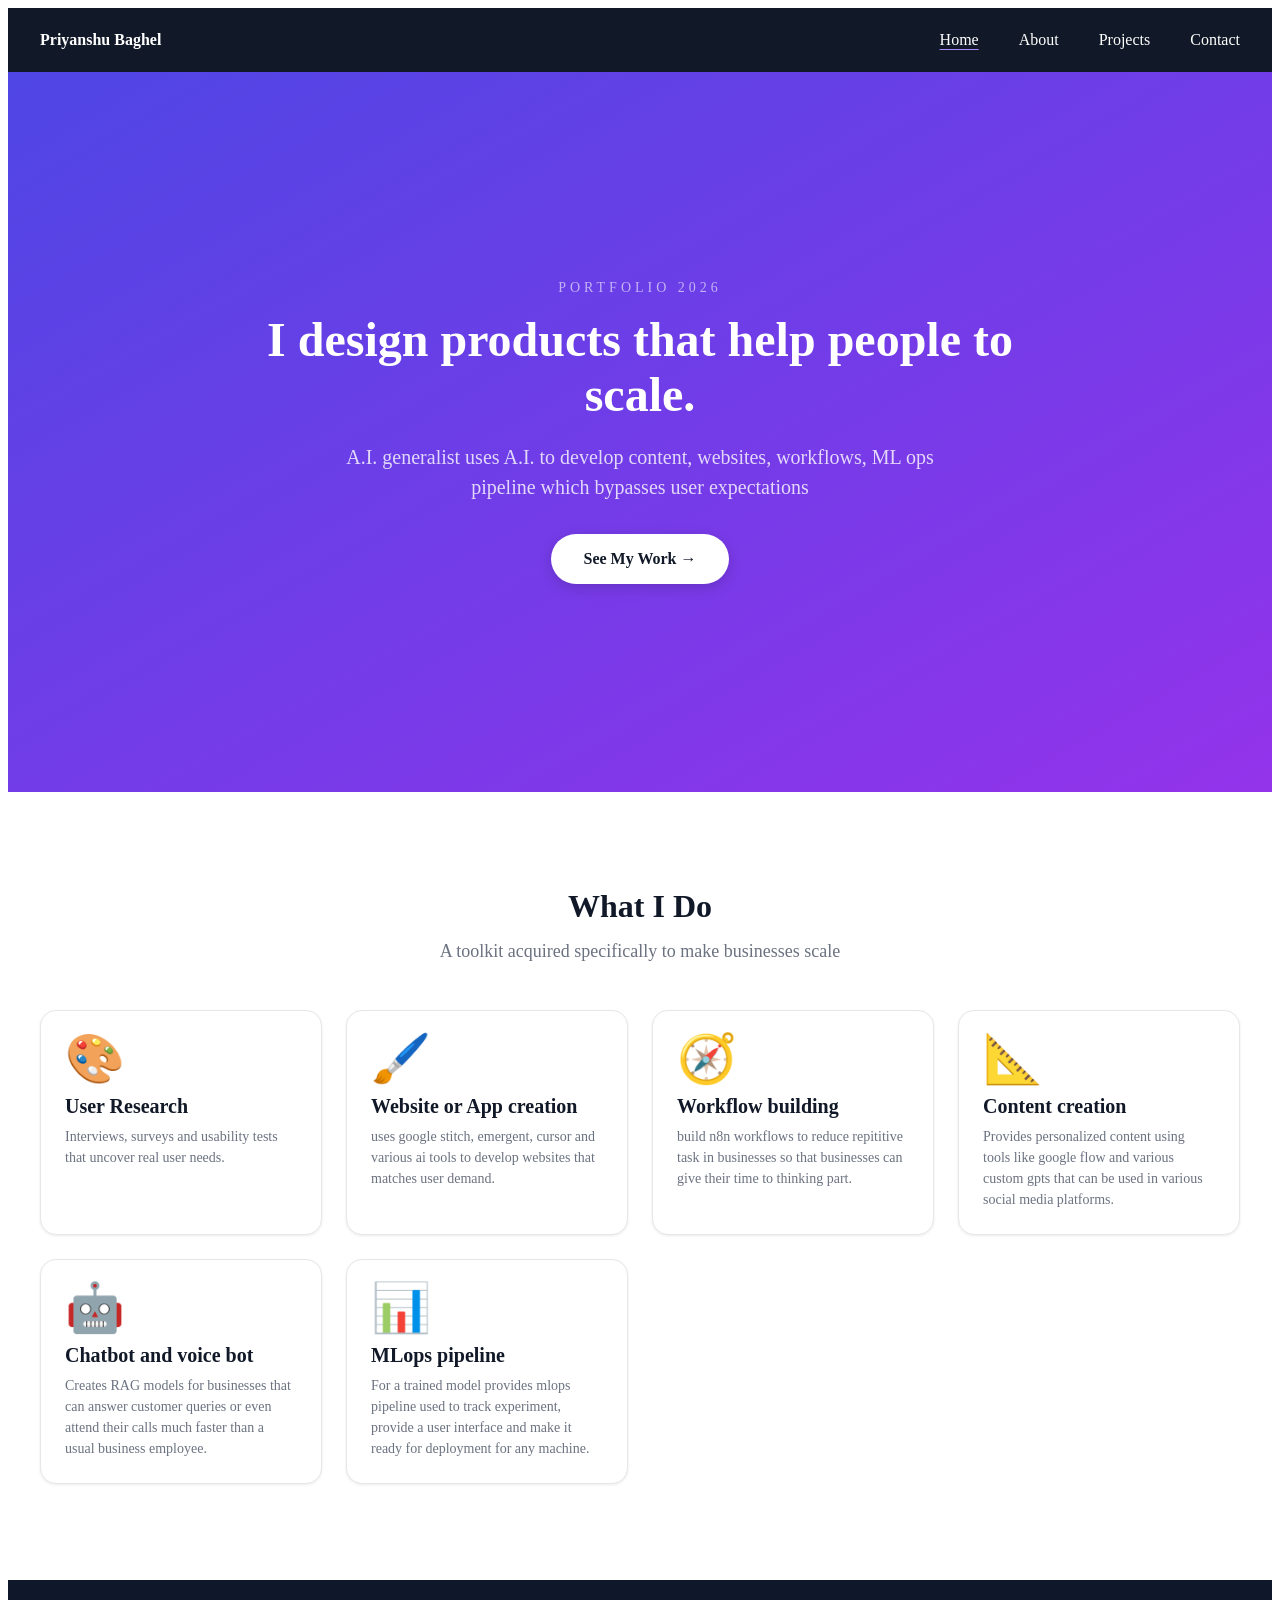
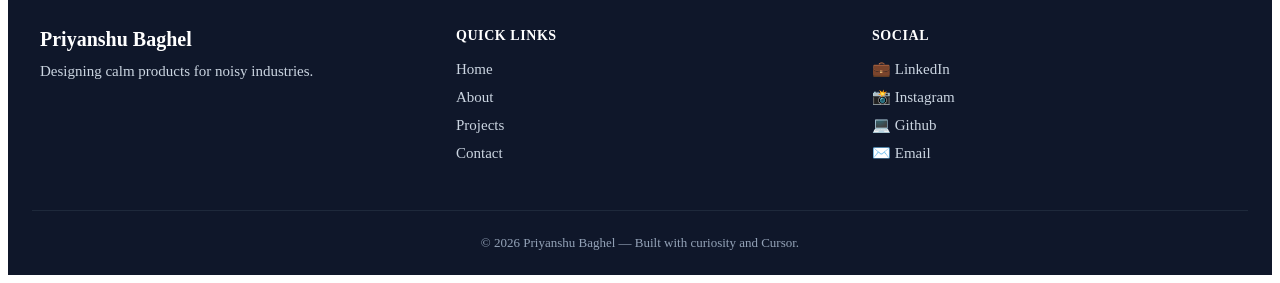
==== index.html @ ce5935f5 "Add files via upload" ====
<!DOCTYPE html>
<html lang="en">
<head>
  <meta charset="UTF-8">
  <meta name="viewport" content="width=device-width, initial-scale=1.0">
  <title>Priyanshu Baghel | A.I. Generalist</title>
  <link rel="stylesheet" href="styles.css">
</head>
<body>

  <!-- Main site navigation — stays pinned at the top while scrolling -->
  <nav class="navbar">

    <!-- Brand name shown on the left side of the bar -->
    <a href="index.html" class="navbar-brand">Priyanshu Baghel</a>

    <!-- Link group — sits on the right and holds all page links -->
    <ul class="navbar-links">
      <!-- "active" marks the current page so it gets a purple underline -->
      <li><a href="index.html" class="active">Home</a></li>
      <li><a href="about.html">About</a></li>
      <li><a href="projects.html">Projects</a></li>
      <li><a href="contact.html">Contact</a></li>
    </ul>

  </nav>

  <!-- Hero — first thing visitors see: who you are and what to do next -->
  <section class="hero">
    <div class="hero-content">
      <p class="hero-eyebrow">PORTFOLIO 2026</p>
      <h1 class="hero-headline">I design products that help people to scale.</h1>
      <p class="hero-subheadline">A.I. generalist uses A.I. to develop content, websites, workflows, ML ops pipeline which bypasses user expectations</p>
      <a href="projects.html" class="hero-cta">See My Work →</a>
    </div>
  </section>

  <!-- Skills — highlights core capabilities in a responsive card grid -->
  <section class="skills">
    <h2 class="skills-heading">What I Do</h2>
    <p class="skills-tagline">A toolkit acquired specifically to make businesses scale</p>

    <div class="skills-grid">

      <!-- Card 1: User Research -->
      <article class="skill-card">
        <span class="skill-icon" aria-hidden="true">🎨</span>
        <h3 class="skill-name">User Research</h3>
        <p class="skill-description">Interviews, surveys and usability tests that uncover real user needs.</p>
      </article>

      <!-- Card 2: Website or App creation -->
      <article class="skill-card">
        <span class="skill-icon" aria-hidden="true">🖌️</span>
        <h3 class="skill-name">Website or App creation</h3>
        <p class="skill-description">uses google stitch, emergent, cursor and various ai tools to develop websites that matches user demand.</p>
      </article>

      <!-- Card 3: Workflow building -->
      <article class="skill-card">
        <span class="skill-icon" aria-hidden="true">🧭</span>
        <h3 class="skill-name">Workflow building</h3>
        <p class="skill-description">build n8n workflows to reduce repititive task in businesses so that businesses can give their time to thinking part.</p>
      </article>

      <!-- Card 4: Content creation -->
      <article class="skill-card">
        <span class="skill-icon" aria-hidden="true">📐</span>
        <h3 class="skill-name">Content creation</h3>
        <p class="skill-description">Provides personalized content using tools like google flow and various custom gpts that can be used in various social media platforms.</p>
      </article>

      <!-- Card 5: Chatbot and voice bot -->
      <article class="skill-card">
        <span class="skill-icon" aria-hidden="true">🤖</span>
        <h3 class="skill-name">Chatbot and voice bot</h3>
        <p class="skill-description">Creates RAG models for businesses that can answer customer queries or even attend their calls much faster than a usual business employee.</p>
      </article>

      <!-- Card 6: MLops pipeline -->
      <article class="skill-card">
        <span class="skill-icon" aria-hidden="true">📊</span>
        <h3 class="skill-name">MLops pipeline</h3>
        <p class="skill-description">For a trained model provides mlops pipeline used to track experiment, provide a user interface and make it ready for deployment for any machine.</p>
      </article>

    </div>
  </section>

  <!-- Site footer — brand, quick links, and social -->
  <footer class="site-footer">
    <div class="footer-main">
      <div class="footer-column footer-brand">
        <p class="footer-brand-name">Priyanshu Baghel</p>
        <p class="footer-tagline">Designing calm products for noisy industries.</p>
      </div>
      <div class="footer-column footer-links">
        <h3 class="footer-heading">Quick links</h3>
        <ul>
          <li><a href="index.html">Home</a></li>
          <li><a href="about.html">About</a></li>
          <li><a href="projects.html">Projects</a></li>
          <li><a href="contact.html">Contact</a></li>
        </ul>
      </div>
      <div class="footer-column footer-social">
        <h3 class="footer-heading">Social</h3>
        <ul>
          <li><a href="https://www.linkedin.com/in/priyanshu-baghel-b178b1399/" target="_blank" rel="noopener noreferrer">💼 LinkedIn</a></li>
          <li><a href="https://www.instagram.com/2025ucs0103/" target="_blank" rel="noopener noreferrer">📸 Instagram</a></li>
          <li><a href="https://github.com/Priyanshukcah" target="_blank" rel="noopener noreferrer">💻 Github</a></li>
          <li><a href="mailto:priyanshubaghel164@gmail.com">✉️ Email</a></li>
        </ul>
      </div>
    </div>
    <div class="footer-bottom">
      <p>© 2026 Priyanshu Baghel — Built with curiosity and Cursor.</p>
    </div>
  </footer>

  <script src="script.js"></script>
</body>
</html>
---- styles.css ----
/* === NAVIGATION === */

.navbar {
  position: sticky;
  top: 0;
  z-index: 100;
  display: flex;
  align-items: center;
  justify-content: space-between;
  height: 64px;
  padding: 0 2rem;
  background-color: #111827;
  font-size: 16px;
}

.navbar-brand {
  color: #ffffff;
  text-decoration: none;
  font-weight: 600;
  transition: color 0.2s ease;
}

.navbar-brand:hover {
  color: #a78bfa;
}

.navbar-links {
  display: flex;
  align-items: center;
  gap: 2.5rem;
  margin: 0;
  padding: 0;
  list-style: none;
}

.navbar-links a {
  color: #ffffff;
  text-decoration: none;
  transition: color 0.2s ease;
}

.navbar-links a:hover {
  color: #a78bfa;
}

.navbar-links a.active {
  text-decoration: underline;
  text-decoration-color: #a78bfa;
  text-underline-offset: 4px;
}

/* === HERO === */

.hero {
  display: flex;
  align-items: center;
  justify-content: center;
  width: 100%;
  height: 80vh;
  background: linear-gradient(to bottom right, #4f46e5, #9333ea);
  color: #ffffff;
  text-align: center;
}

.hero-content {
  display: flex;
  flex-direction: column;
  align-items: center;
  padding: 0 2rem;
}

.hero-eyebrow {
  margin: 0 0 1rem;
  font-size: 14px;
  letter-spacing: 4px;
  text-transform: uppercase;
  opacity: 0.6;
}

.hero-headline {
  margin: 0 0 1.25rem;
  max-width: 800px;
  font-size: 48px;
  font-weight: 700;
  line-height: 1.15;
}

@media (max-width: 639px) {
  .hero-headline {
    font-size: 36px;
  }
}

.hero-subheadline {
  margin: 0 0 2rem;
  max-width: 600px;
  font-size: 20px;
  line-height: 1.5;
  opacity: 0.8;
}

.hero-cta {
  display: inline-block;
  padding: 16px 32px;
  border-radius: 999px;
  background-color: #ffffff;
  color: #111827;
  font-size: 16px;
  font-weight: 600;
  text-decoration: none;
  box-shadow: 0 4px 14px rgba(0, 0, 0, 0.15);
  transition: transform 0.2s ease, box-shadow 0.2s ease;
  animation: hero-float 2s ease-in-out infinite;
}

@keyframes hero-float {
  0%, 100% {
    transform: translateY(0);
  }
  50% {
    transform: translateY(-3px);
  }
}

.hero-cta:hover {
  transform: translateY(-4px);
  box-shadow: 0 8px 20px rgba(0, 0, 0, 0.2);
}

/* === SKILLS === */

.skills {
  padding: 96px 24px;
  text-align: center;
}

.skills-heading {
  margin: 0 0 16px;
  font-size: 32px;
  font-weight: 700;
  color: #111827;
}

.skills-tagline {
  margin: 0 0 48px;
  font-size: 18px;
  color: #6b7280;
}

.skills-grid {
  display: grid;
  grid-template-columns: repeat(auto-fit, minmax(260px, 1fr));
  gap: 24px;
  max-width: 1200px;
  margin: 0 auto;
  text-align: left;
}

.skill-card {
  padding: 24px;
  border: 1px solid #e5e7eb;
  border-radius: 16px;
  background-color: #ffffff;
  box-shadow: 0 1px 3px rgba(0, 0, 0, 0.08);
  transition: transform 0.2s ease, box-shadow 0.2s ease;
}

.skill-card:hover {
  transform: translateY(-6px);
  box-shadow: 0 12px 24px rgba(0, 0, 0, 0.12);
}

.skill-icon {
  display: block;
  margin-bottom: 12px;
  font-size: 48px;
  line-height: 1;
}

.skill-name {
  margin: 0 0 8px;
  font-size: 20px;
  font-weight: 600;
  color: #111827;
}

.skill-description {
  margin: 0;
  font-size: 14px;
  line-height: 1.5;
  color: #6b7280;
}

/* === ABOUT === */

.about-header {
  padding: 64px 24px 48px;
  text-align: center;
}

.about-title {
  margin: 0 0 12px;
  font-size: 36px;
  font-weight: 700;
  color: #111827;
}

.about-subtitle {
  margin: 0;
  font-size: 18px;
  color: #6b7280;
}

.about-bio {
  display: grid;
  grid-template-columns: 1fr 1fr;
  gap: 48px;
  align-items: start;
  max-width: 960px;
  margin: 0 auto;
  padding: 0 24px 64px;
}

.about-photo {
  width: 400px;
  height: 400px;
  max-width: 100%;
  border-radius: 16px;
  object-fit: cover;
}

.about-bio-text p {
  margin: 0 0 1.25rem;
  font-size: 16px;
  line-height: 1.7;
  color: #374151;
}

.about-bio-text p:last-child {
  margin-bottom: 0;
}

@media (max-width: 768px) {
  .about-bio {
    grid-template-columns: 1fr;
    justify-items: center;
    text-align: center;
  }
}

.creations {
  max-width: 960px;
  margin: 0 auto;
  padding: 64px 24px 96px;
}

.creations-heading {
  margin: 0 0 32px;
  font-size: 28px;
  font-weight: 700;
  color: #111827;
}

.creations-list {
  margin: 0;
  padding: 0;
  list-style: none;
}

.creation-item {
  padding: 24px 0;
  border-bottom: 1px solid #e5e7eb;
}

.creation-item:first-child {
  padding-top: 0;
}

.creation-item:last-child {
  border-bottom: none;
  padding-bottom: 0;
}

.creation-description {
  margin: 0 0 8px;
  font-size: 16px;
  font-weight: 600;
  color: #111827;
}

.creation-item a {
  color: #4f46e5;
  font-size: 15px;
  font-weight: 500;
  text-decoration: none;
  transition: color 0.2s ease;
}

.creation-item a:hover {
  color: #9333ea;
}

.creation-coming-soon {
  font-size: 15px;
  color: #6b7280;
  font-style: italic;
}

/* === PROJECTS === */

.projects-header {
  padding: 64px 24px 48px;
  text-align: center;
}

.projects-title {
  margin: 0 0 12px;
  font-size: 36px;
  font-weight: 700;
  color: #111827;
}

.projects-subtitle {
  margin: 0;
  font-size: 18px;
  color: #6b7280;
}

.projects-grid {
  display: grid;
  grid-template-columns: repeat(auto-fit, minmax(320px, 1fr));
  gap: 32px;
  max-width: 1200px;
  margin: 0 auto;
  padding: 0 24px 96px;
}

.project-card {
  overflow: hidden;
  border: 1px solid #e5e7eb;
  border-radius: 16px;
  background-color: #ffffff;
  box-shadow: 0 1px 3px rgba(0, 0, 0, 0.08);
}

.project-image {
  display: block;
  width: 100%;
  aspect-ratio: 16 / 9;
  object-fit: cover;
}

.project-body {
  padding: 24px;
}

.project-title {
  margin: 0 0 8px;
  font-size: 22px;
  font-weight: 600;
  color: #111827;
}

.project-description {
  margin: 0 0 16px;
  font-size: 14px;
  line-height: 1.5;
  color: #6b7280;
}

.project-tags {
  display: flex;
  flex-wrap: wrap;
  gap: 8px;
  margin-bottom: 20px;
}

.project-tag {
  padding: 4px 10px;
  border-radius: 999px;
  background-color: #ede9fe;
  color: #5b21b6;
  font-size: 12px;
  font-weight: 500;
}

.project-link {
  color: #4f46e5;
  font-size: 15px;
  font-weight: 600;
  text-decoration: none;
  transition: text-decoration 0.2s ease, color 0.2s ease;
}

.project-link:hover {
  color: #5b21b6;
  text-decoration: underline;
}

.project-link--disabled {
  color: #6b7280;
  font-weight: 500;
  cursor: default;
}

.project-link--disabled:hover {
  color: #6b7280;
  text-decoration: none;
}

/* === CONTACT === */

.contact-header {
  padding: 64px 24px 48px;
  text-align: center;
}

.contact-title {
  margin: 0 0 12px;
  font-size: 36px;
  font-weight: 700;
  color: #111827;
}

.contact-subtitle {
  margin: 0;
  font-size: 18px;
  color: #6b7280;
}

.contact-section {
  display: grid;
  grid-template-columns: 1fr 1.4fr;
  gap: 48px;
  align-items: start;
  max-width: 1000px;
  margin: 0 auto;
  padding: 0 24px 96px;
}

@media (max-width: 900px) {
  .contact-section {
    grid-template-columns: 1fr;
  }
}

.contact-card {
  padding: 32px;
  border: 1px solid #e5e7eb;
  border-radius: 16px;
  background-color: #ffffff;
  box-shadow: 0 1px 3px rgba(0, 0, 0, 0.08);
}

.contact-card-heading {
  margin: 0 0 24px;
  font-size: 22px;
  font-weight: 600;
  color: #111827;
}

.contact-detail {
  margin-bottom: 24px;
}

.contact-detail:last-of-type {
  margin-bottom: 0;
}

.contact-detail-label {
  display: block;
  margin-bottom: 6px;
  font-size: 13px;
  font-weight: 600;
  letter-spacing: 0.04em;
  text-transform: uppercase;
  color: #6b7280;
}

.contact-detail p {
  margin: 0;
  font-size: 16px;
  color: #111827;
}

.contact-detail a {
  color: #4f46e5;
  font-size: 16px;
  text-decoration: none;
  transition: color 0.2s ease;
}

.contact-detail a:hover {
  color: #9333ea;
}

.contact-social-links {
  margin: 0;
  padding: 0;
  list-style: none;
}

.contact-social-links li {
  margin-bottom: 8px;
}

.contact-social-links li:last-child {
  margin-bottom: 0;
}

.contact-social-links a {
  color: #4f46e5;
  font-size: 16px;
  font-weight: 500;
  text-decoration: none;
  transition: color 0.2s ease;
}

.contact-social-links a:hover {
  color: #9333ea;
}

.contact-form-wrapper {
  width: 100%;
}

.contact-form {
  display: flex;
  flex-direction: column;
  gap: 20px;
}

.form-group {
  display: flex;
  flex-direction: column;
  gap: 8px;
}

.form-group label {
  font-size: 14px;
  font-weight: 600;
  color: #374151;
}

.contact-form input,
.contact-form select,
.contact-form textarea {
  width: 100%;
  padding: 12px;
  border: 1px solid #d1d5db;
  border-radius: 8px;
  background-color: #ffffff;
  font-size: 16px;
  font-family: inherit;
  color: #111827;
  transition: border-color 0.2s ease, box-shadow 0.2s ease;
}

.contact-form textarea {
  resize: vertical;
  min-height: 120px;
}

.contact-form input:focus,
.contact-form select:focus,
.contact-form textarea:focus {
  outline: none;
  border-color: #6366f1;
  box-shadow: 0 0 0 3px rgba(99, 102, 241, 0.25);
}

.contact-submit {
  width: 100%;
  padding: 14px;
  border: none;
  border-radius: 8px;
  background-color: #6366f1;
  color: #ffffff;
  font-size: 16px;
  font-weight: 600;
  font-family: inherit;
  cursor: pointer;
  transition: background-color 0.2s ease;
}

.contact-submit:hover {
  background-color: #4f46e5;
}

.contact-success {
  margin: 0;
  padding: 24px;
  border: 1px solid #86efac;
  border-radius: 8px;
  background-color: #f0fdf4;
  color: #166534;
  font-size: 16px;
  line-height: 1.5;
}

/* === FOOTER === */

.site-footer {
  background-color: #0f172a;
  color: #cbd5e1;
  padding: 48px 24px 0;
}

.footer-main {
  display: grid;
  grid-template-columns: repeat(3, 1fr);
  gap: 48px;
  max-width: 1200px;
  margin: 0 auto;
  padding-bottom: 48px;
}

@media (max-width: 768px) {
  .footer-main {
    grid-template-columns: 1fr;
    gap: 32px;
  }
}

.footer-brand-name {
  margin: 0 0 8px;
  font-size: 20px;
  font-weight: 700;
  color: #ffffff;
}

.footer-tagline {
  margin: 0;
  font-size: 15px;
  line-height: 1.6;
  color: #cbd5e1;
}

.footer-heading {
  margin: 0 0 16px;
  font-size: 14px;
  font-weight: 600;
  letter-spacing: 0.04em;
  text-transform: uppercase;
  color: #ffffff;
}

.footer-links ul,
.footer-social ul {
  margin: 0;
  padding: 0;
  list-style: none;
}

.footer-links li,
.footer-social li {
  margin-bottom: 10px;
}

.footer-links li:last-child,
.footer-social li:last-child {
  margin-bottom: 0;
}

.footer-links a,
.footer-social a {
  color: #cbd5e1;
  font-size: 15px;
  text-decoration: none;
  transition: color 0.2s ease;
}

.footer-links a:hover,
.footer-social a:hover {
  color: #ffffff;
}

.footer-bottom {
  border-top: 1px solid #1e293b;
  padding: 24px;
  text-align: center;
}

.footer-bottom p {
  margin: 0;
  font-size: 13px;
  color: #94a3b8;
}
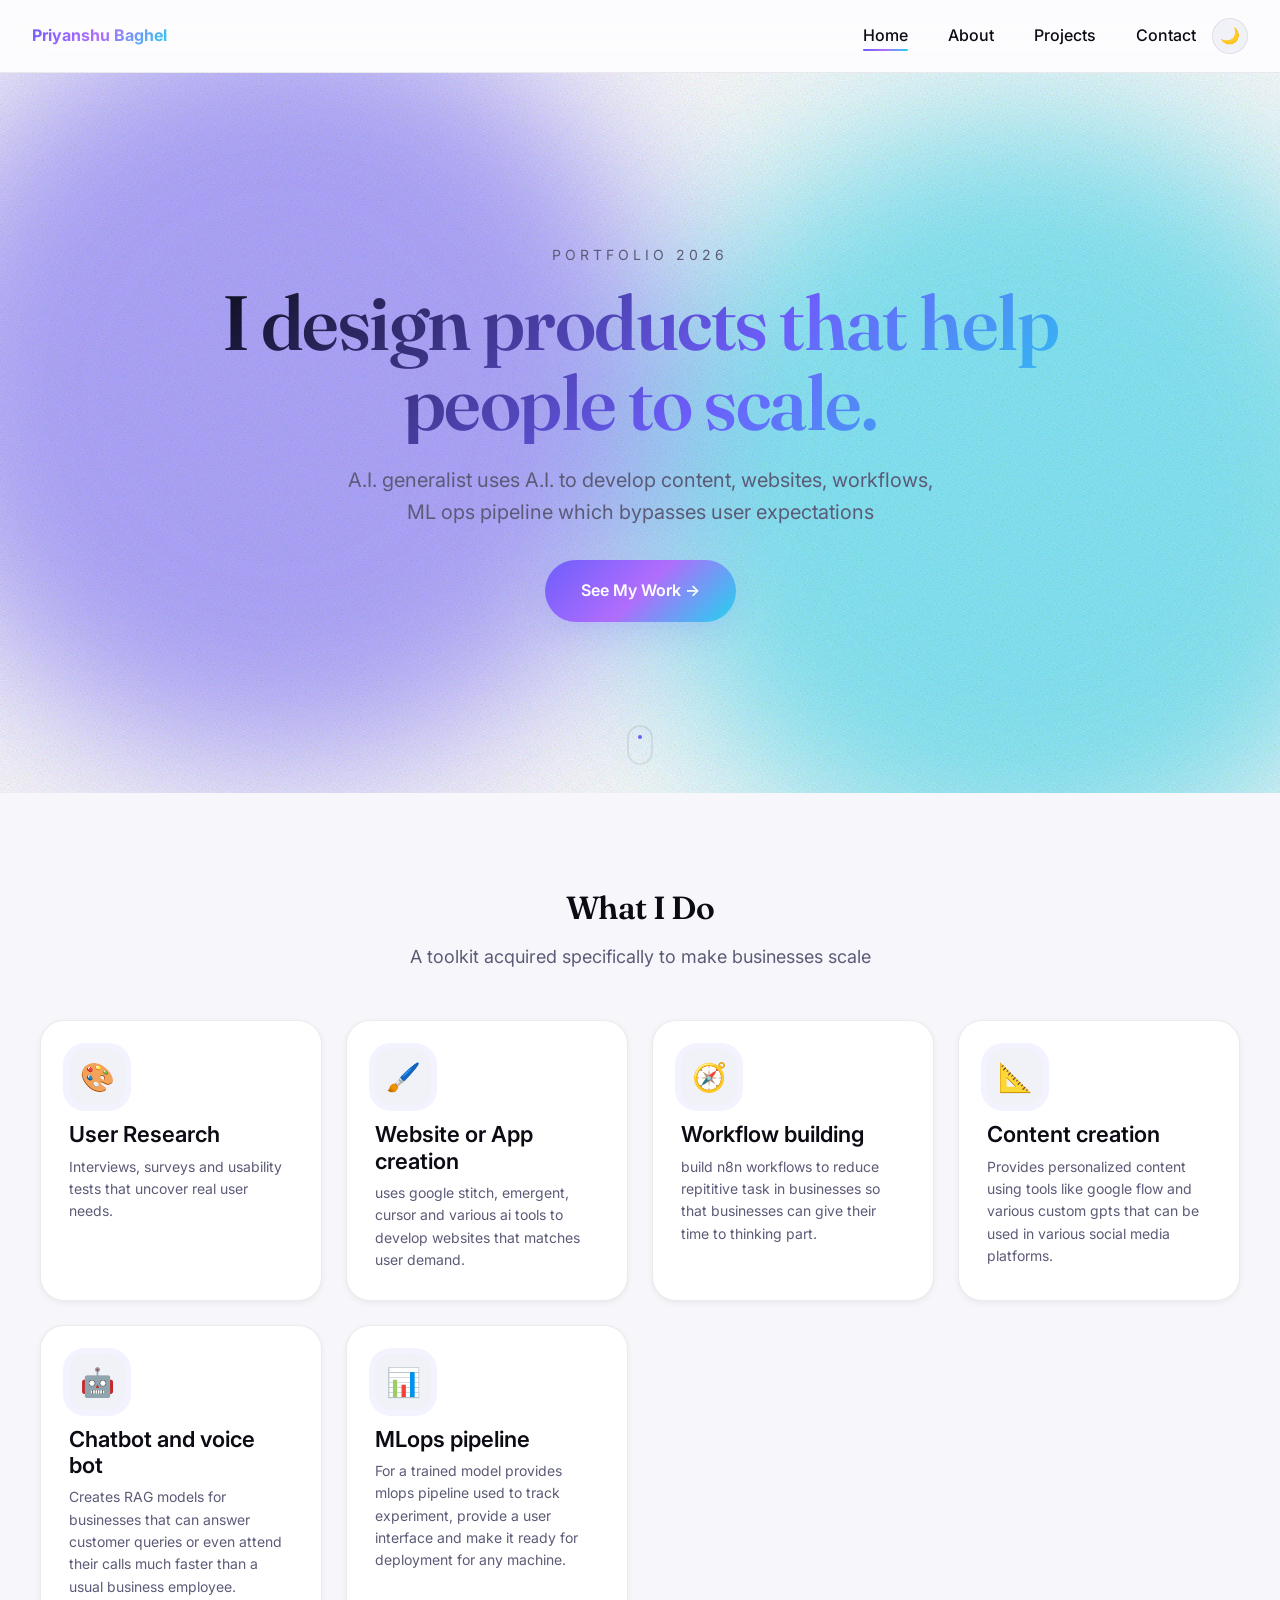
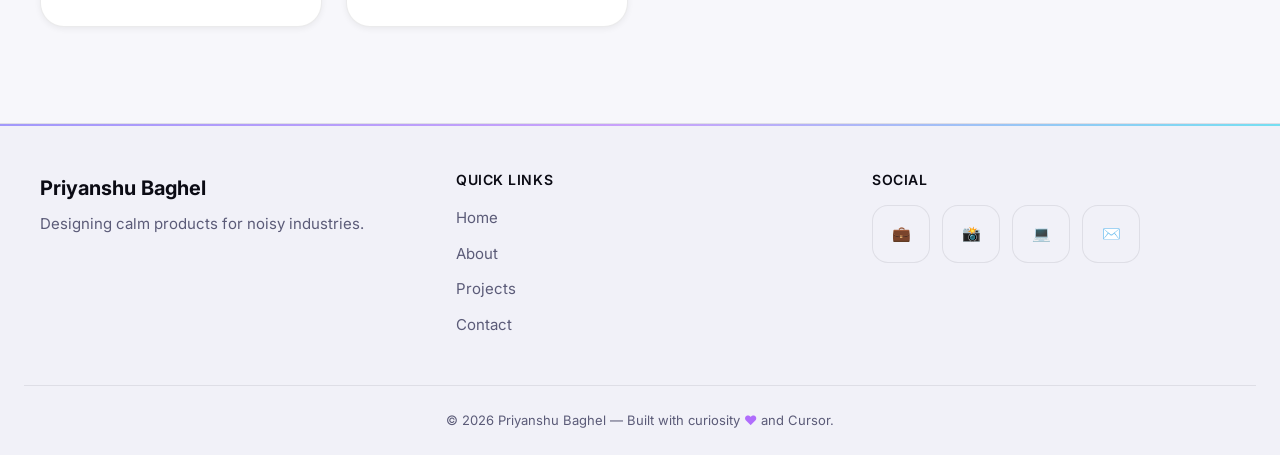
==== commit 2100202d: "Add files via upload" ====
--- a/index.html
+++ b/index.html
@@ -3,6 +3,9 @@
 <head>
   <meta charset="UTF-8">
   <meta name="viewport" content="width=device-width, initial-scale=1.0">
+  <script>
+    (function(){try{var k="aanya-theme",t=localStorage.getItem(k);if(!t)t=matchMedia("(prefers-color-scheme: dark)").matches?"dark":"light";document.documentElement.setAttribute("data-theme",t);}catch(e){}})();
+  </script>
   <title>Priyanshu Baghel | A.I. Generalist</title>
   <link rel="stylesheet" href="styles.css">
 </head>
@@ -14,14 +17,31 @@
     <!-- Brand name shown on the left side of the bar -->
     <a href="index.html" class="navbar-brand">Priyanshu Baghel</a>
 
-    <!-- Link group — sits on the right and holds all page links -->
-    <ul class="navbar-links">
-      <!-- "active" marks the current page so it gets a purple underline -->
-      <li><a href="index.html" class="active">Home</a></li>
-      <li><a href="about.html">About</a></li>
-      <li><a href="projects.html">Projects</a></li>
-      <li><a href="contact.html">Contact</a></li>
-    </ul>
+    <div class="navbar-end">
+      <!-- Link group — sits on the right and holds all page links -->
+      <ul class="navbar-links" id="navbar-menu">
+        <!-- "active" marks the current page so it gets a purple underline -->
+        <li><a href="index.html" class="active">Home</a></li>
+        <li><a href="about.html">About</a></li>
+        <li><a href="projects.html">Projects</a></li>
+        <li><a href="contact.html">Contact</a></li>
+      </ul>
+
+      <button type="button" class="theme-toggle" aria-label="Switch to dark mode">
+        <span class="theme-toggle-icon" aria-hidden="true">🌙</span>
+      </button>
+
+      <!-- Hamburger toggle — visible on mobile only -->
+      <button
+        class="navbar-toggle"
+        type="button"
+        aria-label="Toggle navigation menu"
+        aria-expanded="false"
+        aria-controls="navbar-menu"
+      >
+        <span class="navbar-toggle-icon" aria-hidden="true">☰</span>
+      </button>
+    </div>
 
   </nav>
 
@@ -31,8 +51,9 @@
       <p class="hero-eyebrow">PORTFOLIO 2026</p>
       <h1 class="hero-headline">I design products that help people to scale.</h1>
       <p class="hero-subheadline">A.I. generalist uses A.I. to develop content, websites, workflows, ML ops pipeline which bypasses user expectations</p>
-      <a href="projects.html" class="hero-cta">See My Work →</a>
+      <a href="projects.html" class="hero-cta btn-shine">See My Work →</a>
     </div>
+    <div class="hero-scroll" aria-hidden="true"><span class="hero-scroll-dot"></span></div>
   </section>
 
   <!-- Skills — highlights core capabilities in a responsive card grid -->
@@ -43,43 +64,43 @@
     <div class="skills-grid">
 
       <!-- Card 1: User Research -->
-      <article class="skill-card">
-        <span class="skill-icon" aria-hidden="true">🎨</span>
+      <article class="skill-card reveal">
+        <span class="skill-icon-wrap"><span class="skill-icon" aria-hidden="true">🎨</span></span>
         <h3 class="skill-name">User Research</h3>
         <p class="skill-description">Interviews, surveys and usability tests that uncover real user needs.</p>
       </article>
 
       <!-- Card 2: Website or App creation -->
-      <article class="skill-card">
-        <span class="skill-icon" aria-hidden="true">🖌️</span>
+      <article class="skill-card reveal">
+        <span class="skill-icon-wrap"><span class="skill-icon" aria-hidden="true">🖌️</span></span>
         <h3 class="skill-name">Website or App creation</h3>
         <p class="skill-description">uses google stitch, emergent, cursor and various ai tools to develop websites that matches user demand.</p>
       </article>
 
       <!-- Card 3: Workflow building -->
-      <article class="skill-card">
-        <span class="skill-icon" aria-hidden="true">🧭</span>
+      <article class="skill-card reveal">
+        <span class="skill-icon-wrap"><span class="skill-icon" aria-hidden="true">🧭</span></span>
         <h3 class="skill-name">Workflow building</h3>
         <p class="skill-description">build n8n workflows to reduce repititive task in businesses so that businesses can give their time to thinking part.</p>
       </article>
 
       <!-- Card 4: Content creation -->
-      <article class="skill-card">
-        <span class="skill-icon" aria-hidden="true">📐</span>
+      <article class="skill-card reveal">
+        <span class="skill-icon-wrap"><span class="skill-icon" aria-hidden="true">📐</span></span>
         <h3 class="skill-name">Content creation</h3>
         <p class="skill-description">Provides personalized content using tools like google flow and various custom gpts that can be used in various social media platforms.</p>
       </article>
 
       <!-- Card 5: Chatbot and voice bot -->
-      <article class="skill-card">
-        <span class="skill-icon" aria-hidden="true">🤖</span>
+      <article class="skill-card reveal">
+        <span class="skill-icon-wrap"><span class="skill-icon" aria-hidden="true">🤖</span></span>
         <h3 class="skill-name">Chatbot and voice bot</h3>
         <p class="skill-description">Creates RAG models for businesses that can answer customer queries or even attend their calls much faster than a usual business employee.</p>
       </article>
 
       <!-- Card 6: MLops pipeline -->
-      <article class="skill-card">
-        <span class="skill-icon" aria-hidden="true">📊</span>
+      <article class="skill-card reveal">
+        <span class="skill-icon-wrap"><span class="skill-icon" aria-hidden="true">📊</span></span>
         <h3 class="skill-name">MLops pipeline</h3>
         <p class="skill-description">For a trained model provides mlops pipeline used to track experiment, provide a user interface and make it ready for deployment for any machine.</p>
       </article>
@@ -105,16 +126,16 @@
       </div>
       <div class="footer-column footer-social">
         <h3 class="footer-heading">Social</h3>
-        <ul>
-          <li><a href="https://www.linkedin.com/in/priyanshu-baghel-b178b1399/" target="_blank" rel="noopener noreferrer">💼 LinkedIn</a></li>
-          <li><a href="https://www.instagram.com/2025ucs0103/" target="_blank" rel="noopener noreferrer">📸 Instagram</a></li>
-          <li><a href="https://github.com/Priyanshukcah" target="_blank" rel="noopener noreferrer">💻 Github</a></li>
-          <li><a href="mailto:priyanshubaghel164@gmail.com">✉️ Email</a></li>
-        </ul>
+        <div class="social-icon-row">
+          <a href="https://www.linkedin.com/in/priyanshu-baghel-b178b1399/" class="social-icon-btn" target="_blank" rel="noopener noreferrer" aria-label="LinkedIn">💼</a>
+          <a href="https://www.instagram.com/2025ucs0103/" class="social-icon-btn" target="_blank" rel="noopener noreferrer" aria-label="Instagram">📸</a>
+          <a href="https://github.com/Priyanshukcah" class="social-icon-btn" target="_blank" rel="noopener noreferrer" aria-label="Github">💻</a>
+          <a href="mailto:priyanshubaghel164@gmail.com" class="social-icon-btn" aria-label="Email">✉️</a>
+        </div>
       </div>
     </div>
     <div class="footer-bottom">
-      <p>© 2026 Priyanshu Baghel — Built with curiosity and Cursor.</p>
+      <p>© 2026 Priyanshu Baghel — Built with curiosity <span class="footer-heart" aria-hidden="true">♥</span> and Cursor.</p>
     </div>
   </footer>
 
--- a/styles.css
+++ b/styles.css
@@ -1,3 +1,125 @@
+@import url("https://fonts.googleapis.com/css2?family=Fraunces:opsz,wght@9..144,600;800&family=Inter:wght@400;500;600;700&display=swap");
+
+/* === DESIGN TOKENS === */
+
+:root {
+  --bg: #f7f7fb;
+  --surface: #ffffff;
+  --surface-2: #f1f1f8;
+  --text: #0b0b14;
+  --text-muted: #5b5b78;
+  --border: rgba(11, 11, 20, 0.08);
+  --primary: #6d5efc;
+  --primary-2: #b06dfc;
+  --accent: #22d3ee;
+  --success: #16a34a;
+  --danger: #ef4444;
+  --shadow-sm: 0 2px 6px rgba(11, 11, 20, 0.06);
+  --shadow-md: 0 12px 32px -8px rgba(109, 94, 252, 0.18);
+  --shadow-lg: 0 30px 60px -20px rgba(109, 94, 252, 0.35);
+  --radius-sm: 10px;
+  --radius-md: 16px;
+  --radius-lg: 24px;
+  --radius-pill: 999px;
+  --ease: cubic-bezier(0.2, 0.7, 0.2, 1);
+  --dur-fast: 180ms;
+  --dur: 320ms;
+  --dur-slow: 650ms;
+  --grad-hero: linear-gradient(135deg, #6d5efc 0%, #b06dfc 50%, #22d3ee 100%);
+  --grad-text: linear-gradient(135deg, #0b0b14 0%, #6d5efc 60%, #22d3ee 100%);
+
+  /* Legacy aliases — keep older rules working */
+  --color-bg: var(--surface);
+  --color-text: var(--text);
+  --color-muted: var(--text-muted);
+  --color-primary: var(--primary);
+  --color-primary-dark: #4338ca;
+  --color-accent: var(--primary-2);
+  --color-surface: var(--surface-2);
+  --font-size-h1: 48px;
+  --font-size-h2: 32px;
+  --font-size-h3: 22px;
+  --font-size-body: 16px;
+  --font-size-small: 14px;
+  --line-height-body: 1.6;
+  --line-height-heading: 1.2;
+}
+
+:root[data-theme="dark"] {
+  --bg: #08090f;
+  --surface: #13141f;
+  --surface-2: #1c1d2e;
+  --text: #f5f5fa;
+  --text-muted: #9ca3b7;
+  --border: rgba(245, 245, 250, 0.1);
+  --shadow-sm: 0 2px 8px rgba(0, 0, 0, 0.4);
+  --shadow-md: 0 14px 40px -10px rgba(34, 211, 238, 0.2);
+  --shadow-lg: 0 30px 80px -20px rgba(109, 94, 252, 0.45);
+  --grad-text: linear-gradient(135deg, #ffffff 0%, #b06dfc 60%, #22d3ee 100%);
+  --color-bg: var(--surface);
+  --color-text: var(--text);
+  --color-muted: var(--text-muted);
+  --color-surface: var(--surface-2);
+}
+
+html {
+  scroll-behavior: smooth;
+}
+
+body,
+*,
+*::before,
+*::after {
+  transition:
+    background-color var(--dur) var(--ease),
+    color var(--dur) var(--ease),
+    border-color var(--dur) var(--ease),
+    box-shadow var(--dur) var(--ease);
+}
+
+body {
+  margin: 0;
+  font-family: "Inter", sans-serif;
+  font-size: var(--font-size-body);
+  line-height: var(--line-height-body);
+  color: var(--text);
+  background-color: var(--bg);
+}
+
+h1,
+h2 {
+  font-family: "Fraunces", serif;
+  font-weight: 600;
+  line-height: var(--line-height-heading);
+  letter-spacing: -0.02em;
+}
+
+:focus-visible {
+  outline: 2px solid var(--primary);
+  outline-offset: 3px;
+}
+
+button:focus:not(:focus-visible),
+a:focus:not(:focus-visible),
+input:focus:not(:focus-visible),
+select:focus:not(:focus-visible),
+textarea:focus:not(:focus-visible) {
+  outline: none;
+}
+
+h1 {
+  font-size: var(--font-size-h1);
+}
+
+h2 {
+  font-size: var(--font-size-h2);
+}
+
+h3 {
+  font-size: var(--font-size-h3);
+  line-height: var(--line-height-heading);
+}
+
 /* === NAVIGATION === */
 
 .navbar {
@@ -9,19 +131,19 @@
   justify-content: space-between;
   height: 64px;
   padding: 0 2rem;
-  background-color: #111827;
-  font-size: 16px;
+  background-color: var(--color-text);
+  font-size: var(--font-size-body);
 }
 
 .navbar-brand {
-  color: #ffffff;
+  color: var(--color-bg);
   text-decoration: none;
   font-weight: 600;
   transition: color 0.2s ease;
 }
 
 .navbar-brand:hover {
-  color: #a78bfa;
+  color: var(--color-accent);
 }
 
 .navbar-links {
@@ -34,19 +156,39 @@
 }
 
 .navbar-links a {
-  color: #ffffff;
+  color: var(--color-bg);
   text-decoration: none;
   transition: color 0.2s ease;
 }
 
 .navbar-links a:hover {
-  color: #a78bfa;
+  color: var(--color-accent);
 }
 
 .navbar-links a.active {
   text-decoration: underline;
-  text-decoration-color: #a78bfa;
+  text-decoration-color: var(--color-accent);
   text-underline-offset: 4px;
+}
+
+.navbar-toggle {
+  display: none;
+  padding: 0;
+  border: none;
+  background: none;
+  color: var(--color-bg);
+  cursor: pointer;
+}
+
+.navbar-toggle-icon {
+  display: inline-block;
+  font-size: 24px;
+  line-height: 1;
+  transition: transform 0.2s ease, opacity 0.2s ease;
+}
+
+.navbar.is-open .navbar-toggle-icon {
+  transform: rotate(90deg);
 }
 
 /* === HERO === */
@@ -57,8 +199,8 @@
   justify-content: center;
   width: 100%;
   height: 80vh;
-  background: linear-gradient(to bottom right, #4f46e5, #9333ea);
-  color: #ffffff;
+  background: linear-gradient(to bottom right, var(--color-primary-dark), #9333ea);
+  color: var(--color-bg);
   text-align: center;
 }
 
@@ -71,7 +213,7 @@
 
 .hero-eyebrow {
   margin: 0 0 1rem;
-  font-size: 14px;
+  font-size: var(--font-size-small);
   letter-spacing: 4px;
   text-transform: uppercase;
   opacity: 0.6;
@@ -80,22 +222,14 @@
 .hero-headline {
   margin: 0 0 1.25rem;
   max-width: 800px;
-  font-size: 48px;
-  font-weight: 700;
-  line-height: 1.15;
-}
-
-@media (max-width: 639px) {
-  .hero-headline {
-    font-size: 36px;
-  }
+  font-weight: 600;
 }
 
 .hero-subheadline {
   margin: 0 0 2rem;
   max-width: 600px;
   font-size: 20px;
-  line-height: 1.5;
+  line-height: var(--line-height-body);
   opacity: 0.8;
 }
 
@@ -103,9 +237,9 @@
   display: inline-block;
   padding: 16px 32px;
   border-radius: 999px;
-  background-color: #ffffff;
-  color: #111827;
-  font-size: 16px;
+  background-color: var(--color-bg);
+  color: var(--color-text);
+  font-size: var(--font-size-body);
   font-weight: 600;
   text-decoration: none;
   box-shadow: 0 4px 14px rgba(0, 0, 0, 0.15);
@@ -132,19 +266,19 @@
 .skills {
   padding: 96px 24px;
   text-align: center;
+  background-color: var(--color-surface);
 }
 
 .skills-heading {
   margin: 0 0 16px;
-  font-size: 32px;
-  font-weight: 700;
-  color: #111827;
+  font-weight: 600;
+  color: var(--color-text);
 }
 
 .skills-tagline {
   margin: 0 0 48px;
   font-size: 18px;
-  color: #6b7280;
+  color: var(--color-muted);
 }
 
 .skills-grid {
@@ -160,7 +294,7 @@
   padding: 24px;
   border: 1px solid #e5e7eb;
   border-radius: 16px;
-  background-color: #ffffff;
+  background-color: var(--color-bg);
   box-shadow: 0 1px 3px rgba(0, 0, 0, 0.08);
   transition: transform 0.2s ease, box-shadow 0.2s ease;
 }
@@ -179,16 +313,15 @@
 
 .skill-name {
   margin: 0 0 8px;
-  font-size: 20px;
-  font-weight: 600;
-  color: #111827;
+  font-weight: 600;
+  color: var(--color-text);
 }
 
 .skill-description {
   margin: 0;
-  font-size: 14px;
-  line-height: 1.5;
-  color: #6b7280;
+  font-size: var(--font-size-small);
+  line-height: var(--line-height-body);
+  color: var(--color-muted);
 }
 
 /* === ABOUT === */
@@ -200,15 +333,14 @@
 
 .about-title {
   margin: 0 0 12px;
-  font-size: 36px;
-  font-weight: 700;
-  color: #111827;
+  font-weight: 600;
+  color: var(--color-text);
 }
 
 .about-subtitle {
   margin: 0;
   font-size: 18px;
-  color: #6b7280;
+  color: var(--color-muted);
 }
 
 .about-bio {
@@ -231,21 +363,13 @@
 
 .about-bio-text p {
   margin: 0 0 1.25rem;
-  font-size: 16px;
-  line-height: 1.7;
-  color: #374151;
+  font-size: var(--font-size-body);
+  line-height: var(--line-height-body);
+  color: var(--color-text);
 }
 
 .about-bio-text p:last-child {
   margin-bottom: 0;
-}
-
-@media (max-width: 768px) {
-  .about-bio {
-    grid-template-columns: 1fr;
-    justify-items: center;
-    text-align: center;
-  }
 }
 
 .creations {
@@ -256,9 +380,8 @@
 
 .creations-heading {
   margin: 0 0 32px;
-  font-size: 28px;
-  font-weight: 700;
-  color: #111827;
+  font-weight: 600;
+  color: var(--color-text);
 }
 
 .creations-list {
@@ -283,13 +406,13 @@
 
 .creation-description {
   margin: 0 0 8px;
-  font-size: 16px;
-  font-weight: 600;
-  color: #111827;
+  font-size: var(--font-size-body);
+  font-weight: 600;
+  color: var(--color-text);
 }
 
 .creation-item a {
-  color: #4f46e5;
+  color: var(--color-primary);
   font-size: 15px;
   font-weight: 500;
   text-decoration: none;
@@ -297,12 +420,12 @@
 }
 
 .creation-item a:hover {
-  color: #9333ea;
+  color: var(--color-primary-dark);
 }
 
 .creation-coming-soon {
   font-size: 15px;
-  color: #6b7280;
+  color: var(--color-muted);
   font-style: italic;
 }
 
@@ -315,15 +438,14 @@
 
 .projects-title {
   margin: 0 0 12px;
-  font-size: 36px;
-  font-weight: 700;
-  color: #111827;
+  font-weight: 600;
+  color: var(--color-text);
 }
 
 .projects-subtitle {
   margin: 0;
   font-size: 18px;
-  color: #6b7280;
+  color: var(--color-muted);
 }
 
 .projects-grid {
@@ -339,7 +461,7 @@
   overflow: hidden;
   border: 1px solid #e5e7eb;
   border-radius: 16px;
-  background-color: #ffffff;
+  background-color: var(--color-bg);
   box-shadow: 0 1px 3px rgba(0, 0, 0, 0.08);
 }
 
@@ -356,16 +478,15 @@
 
 .project-title {
   margin: 0 0 8px;
-  font-size: 22px;
-  font-weight: 600;
-  color: #111827;
+  font-weight: 600;
+  color: var(--color-text);
 }
 
 .project-description {
   margin: 0 0 16px;
-  font-size: 14px;
-  line-height: 1.5;
-  color: #6b7280;
+  font-size: var(--font-size-small);
+  line-height: var(--line-height-body);
+  color: var(--color-muted);
 }
 
 .project-tags {
@@ -385,7 +506,7 @@
 }
 
 .project-link {
-  color: #4f46e5;
+  color: var(--color-primary);
   font-size: 15px;
   font-weight: 600;
   text-decoration: none;
@@ -393,18 +514,18 @@
 }
 
 .project-link:hover {
-  color: #5b21b6;
+  color: var(--color-primary-dark);
   text-decoration: underline;
 }
 
 .project-link--disabled {
-  color: #6b7280;
+  color: var(--color-muted);
   font-weight: 500;
   cursor: default;
 }
 
 .project-link--disabled:hover {
-  color: #6b7280;
+  color: var(--color-muted);
   text-decoration: none;
 }
 
@@ -417,15 +538,14 @@
 
 .contact-title {
   margin: 0 0 12px;
-  font-size: 36px;
-  font-weight: 700;
-  color: #111827;
+  font-weight: 600;
+  color: var(--color-text);
 }
 
 .contact-subtitle {
   margin: 0;
   font-size: 18px;
-  color: #6b7280;
+  color: var(--color-muted);
 }
 
 .contact-section {
@@ -438,25 +558,18 @@
   padding: 0 24px 96px;
 }
 
-@media (max-width: 900px) {
-  .contact-section {
-    grid-template-columns: 1fr;
-  }
-}
-
 .contact-card {
   padding: 32px;
   border: 1px solid #e5e7eb;
   border-radius: 16px;
-  background-color: #ffffff;
+  background-color: var(--color-bg);
   box-shadow: 0 1px 3px rgba(0, 0, 0, 0.08);
 }
 
 .contact-card-heading {
   margin: 0 0 24px;
-  font-size: 22px;
-  font-weight: 600;
-  color: #111827;
+  font-weight: 600;
+  color: var(--color-text);
 }
 
 .contact-detail {
@@ -474,24 +587,24 @@
   font-weight: 600;
   letter-spacing: 0.04em;
   text-transform: uppercase;
-  color: #6b7280;
+  color: var(--color-muted);
 }
 
 .contact-detail p {
   margin: 0;
-  font-size: 16px;
-  color: #111827;
+  font-size: var(--font-size-body);
+  color: var(--color-text);
 }
 
 .contact-detail a {
-  color: #4f46e5;
-  font-size: 16px;
+  color: var(--color-primary);
+  font-size: var(--font-size-body);
   text-decoration: none;
   transition: color 0.2s ease;
 }
 
 .contact-detail a:hover {
-  color: #9333ea;
+  color: var(--color-primary-dark);
 }
 
 .contact-social-links {
@@ -509,15 +622,15 @@
 }
 
 .contact-social-links a {
-  color: #4f46e5;
-  font-size: 16px;
+  color: var(--color-primary);
+  font-size: var(--font-size-body);
   font-weight: 500;
   text-decoration: none;
   transition: color 0.2s ease;
 }
 
 .contact-social-links a:hover {
-  color: #9333ea;
+  color: var(--color-primary-dark);
 }
 
 .contact-form-wrapper {
@@ -537,9 +650,9 @@
 }
 
 .form-group label {
-  font-size: 14px;
-  font-weight: 600;
-  color: #374151;
+  font-size: var(--font-size-small);
+  font-weight: 600;
+  color: var(--color-text);
 }
 
 .contact-form input,
@@ -549,10 +662,10 @@
   padding: 12px;
   border: 1px solid #d1d5db;
   border-radius: 8px;
-  background-color: #ffffff;
-  font-size: 16px;
+  background-color: var(--color-bg);
+  font-size: var(--font-size-body);
   font-family: inherit;
-  color: #111827;
+  color: var(--color-text);
   transition: border-color 0.2s ease, box-shadow 0.2s ease;
 }
 
@@ -565,7 +678,7 @@
 .contact-form select:focus,
 .contact-form textarea:focus {
   outline: none;
-  border-color: #6366f1;
+  border-color: var(--color-primary);
   box-shadow: 0 0 0 3px rgba(99, 102, 241, 0.25);
 }
 
@@ -574,9 +687,9 @@
   padding: 14px;
   border: none;
   border-radius: 8px;
-  background-color: #6366f1;
-  color: #ffffff;
-  font-size: 16px;
+  background-color: var(--color-primary);
+  color: var(--color-bg);
+  font-size: var(--font-size-body);
   font-weight: 600;
   font-family: inherit;
   cursor: pointer;
@@ -584,7 +697,7 @@
 }
 
 .contact-submit:hover {
-  background-color: #4f46e5;
+  background-color: var(--color-primary-dark);
 }
 
 .contact-success {
@@ -594,8 +707,8 @@
   border-radius: 8px;
   background-color: #f0fdf4;
   color: #166534;
-  font-size: 16px;
-  line-height: 1.5;
+  font-size: var(--font-size-body);
+  line-height: var(--line-height-body);
 }
 
 /* === FOOTER === */
@@ -615,34 +728,27 @@
   padding-bottom: 48px;
 }
 
-@media (max-width: 768px) {
-  .footer-main {
-    grid-template-columns: 1fr;
-    gap: 32px;
-  }
-}
-
 .footer-brand-name {
   margin: 0 0 8px;
   font-size: 20px;
   font-weight: 700;
-  color: #ffffff;
+  color: var(--color-bg);
 }
 
 .footer-tagline {
   margin: 0;
   font-size: 15px;
-  line-height: 1.6;
+  line-height: var(--line-height-body);
   color: #cbd5e1;
 }
 
 .footer-heading {
   margin: 0 0 16px;
-  font-size: 14px;
+  font-size: var(--font-size-small);
   font-weight: 600;
   letter-spacing: 0.04em;
   text-transform: uppercase;
-  color: #ffffff;
+  color: var(--color-bg);
 }
 
 .footer-links ul,
@@ -672,7 +778,7 @@
 
 .footer-links a:hover,
 .footer-social a:hover {
-  color: #ffffff;
+  color: var(--color-bg);
 }
 
 .footer-bottom {
@@ -686,3 +792,914 @@
   font-size: 13px;
   color: #94a3b8;
 }
+
+/* === GLOBAL ANIMATIONS & UTILITIES === */
+
+.scroll-progress {
+  position: fixed;
+  top: 0;
+  left: 0;
+  z-index: 1000;
+  width: 0;
+  height: 3px;
+  background: var(--grad-hero);
+  pointer-events: none;
+}
+
+.reveal {
+  opacity: 0;
+  transform: translateY(28px);
+  transition: opacity var(--dur-slow) var(--ease), transform var(--dur-slow) var(--ease);
+}
+
+.reveal.is-visible {
+  opacity: 1;
+  transform: translateY(0);
+}
+
+.btn-shine {
+  position: relative;
+  overflow: hidden;
+}
+
+.btn-shine::after {
+  content: "";
+  position: absolute;
+  inset: 0;
+  background: linear-gradient(120deg, transparent, rgba(255, 255, 255, 0.4), transparent);
+  transform: translateX(-120%);
+  transition: transform 700ms var(--ease);
+  pointer-events: none;
+}
+
+.btn-shine:hover::after {
+  transform: translateX(120%);
+}
+
+.social-icon-row {
+  display: flex;
+  flex-wrap: wrap;
+  gap: 12px;
+}
+
+.social-icon-btn {
+  display: inline-flex;
+  align-items: center;
+  justify-content: center;
+  width: 56px;
+  height: 56px;
+  border: 1px solid var(--border);
+  border-radius: var(--radius-md);
+  background: var(--surface-2);
+  font-size: 22px;
+  text-decoration: none;
+  transition: transform var(--dur-fast) var(--ease), background var(--dur-fast) var(--ease), box-shadow var(--dur-fast) var(--ease);
+}
+
+.social-icon-btn:hover {
+  transform: scale(1.08);
+  background: var(--grad-hero);
+  box-shadow: var(--shadow-md);
+}
+
+.page-splash {
+  position: fixed;
+  inset: 0;
+  z-index: 9999;
+  display: flex;
+  align-items: center;
+  justify-content: center;
+  background: rgba(8, 9, 15, 0.92);
+  opacity: 0;
+  transition: opacity var(--dur) var(--ease);
+  pointer-events: none;
+}
+
+.page-splash.is-active {
+  opacity: 1;
+}
+
+.page-splash.is-done {
+  opacity: 0;
+}
+
+.page-splash-brand {
+  margin: 0;
+  font-family: "Fraunces", serif;
+  font-size: clamp(28px, 5vw, 42px);
+  font-weight: 800;
+  letter-spacing: -0.02em;
+  background: var(--grad-hero);
+  -webkit-background-clip: text;
+  background-clip: text;
+  color: transparent;
+  animation: splashPulse 900ms var(--ease) forwards;
+}
+
+@keyframes splashPulse {
+  0% { opacity: 0; transform: scale(0.96); }
+  35% { opacity: 1; transform: scale(1); }
+  100% { opacity: 0; transform: scale(1.02); }
+}
+
+/* === NAV (GLASS) === */
+
+.navbar {
+  height: 72px;
+  padding: 0 clamp(1rem, 3vw, 2rem);
+  background: rgba(255, 255, 255, 0.65);
+  backdrop-filter: blur(18px) saturate(140%);
+  -webkit-backdrop-filter: blur(18px) saturate(140%);
+  border-bottom: 1px solid var(--border);
+  box-shadow: none;
+  transition: height var(--dur) var(--ease), background var(--dur) var(--ease), box-shadow var(--dur) var(--ease);
+}
+
+:root[data-theme="dark"] .navbar {
+  background: rgba(19, 20, 31, 0.55);
+}
+
+.navbar.is-scrolled {
+  height: 56px;
+  box-shadow: var(--shadow-md);
+  background: rgba(255, 255, 255, 0.82);
+}
+
+:root[data-theme="dark"] .navbar.is-scrolled {
+  background: rgba(19, 20, 31, 0.78);
+}
+
+.navbar-end {
+  display: flex;
+  align-items: center;
+  gap: 1rem;
+}
+
+.navbar-brand {
+  background: var(--grad-hero);
+  -webkit-background-clip: text;
+  background-clip: text;
+  color: transparent;
+  font-weight: 700;
+}
+
+.navbar-brand:hover {
+  opacity: 0.85;
+  color: transparent;
+}
+
+.navbar-links a {
+  position: relative;
+  color: var(--text);
+  font-weight: 500;
+}
+
+.navbar-links a:hover {
+  color: var(--primary);
+}
+
+.navbar-links a.active {
+  text-decoration: none;
+}
+
+.navbar-links a.active::after {
+  content: "";
+  position: absolute;
+  left: 0;
+  bottom: -6px;
+  width: 100%;
+  height: 2px;
+  background: var(--grad-hero);
+  border-radius: var(--radius-pill);
+  animation: navUnderline var(--dur) var(--ease) forwards;
+  transform-origin: left center;
+}
+
+@keyframes navUnderline {
+  from { transform: scaleX(0); }
+  to { transform: scaleX(1); }
+}
+
+.theme-toggle {
+  display: inline-flex;
+  align-items: center;
+  justify-content: center;
+  width: 36px;
+  height: 36px;
+  padding: 0;
+  border: 1px solid var(--border);
+  border-radius: var(--radius-pill);
+  background: var(--surface-2);
+  cursor: pointer;
+  flex-shrink: 0;
+}
+
+.theme-toggle-icon {
+  font-size: 16px;
+  line-height: 1;
+}
+
+.navbar-toggle {
+  color: var(--text);
+}
+
+/* === HERO (BLOBS) === */
+
+.hero {
+  position: relative;
+  overflow: hidden;
+  height: 80vh;
+  min-height: 520px;
+  background-color: var(--surface);
+  background-image: url("data:image/svg+xml,%3Csvg viewBox='0 0 120 120' xmlns='http://www.w3.org/2000/svg'%3E%3Cfilter id='n'%3E%3CfeTurbulence type='fractalNoise' baseFrequency='0.8' numOctaves='3' stitchTiles='stitch'/%3E%3C/filter%3E%3Crect width='120' height='120' filter='url(%23n)' opacity='0.35'/%3E%3C/svg%3E");
+  background-size: 120px 120px;
+  color: var(--text);
+  isolation: isolate;
+}
+
+.hero::before,
+.hero::after {
+  content: "";
+  position: absolute;
+  width: 60vw;
+  height: 60vw;
+  border-radius: 50%;
+  filter: blur(80px);
+  opacity: 0.55;
+  animation: blobFloat 12s ease-in-out infinite;
+  pointer-events: none;
+  z-index: 0;
+}
+
+.hero::before {
+  top: -10%;
+  left: -8%;
+  background: #6d5efc;
+  mix-blend-mode: multiply;
+}
+
+.hero::after {
+  right: -10%;
+  bottom: -12%;
+  background: #22d3ee;
+  animation-delay: -6s;
+  mix-blend-mode: multiply;
+}
+
+:root[data-theme="dark"] .hero::before,
+:root[data-theme="dark"] .hero::after {
+  mix-blend-mode: screen;
+}
+
+.hero-content {
+  position: relative;
+  z-index: 2;
+}
+
+@keyframes blobFloat {
+  0%, 100% { transform: translate(0, 0); }
+  50% { transform: translate(40px, -40px); }
+}
+
+.hero-eyebrow {
+  color: var(--text-muted);
+  opacity: 1;
+}
+
+.hero-headline {
+  background: var(--grad-text);
+  -webkit-background-clip: text;
+  background-clip: text;
+  color: transparent;
+  font-size: clamp(40px, 6vw, 84px);
+  line-height: 1.05;
+  max-width: 900px;
+}
+
+.hero-subheadline {
+  color: var(--text-muted);
+  opacity: 1;
+}
+
+.hero-cta {
+  position: relative;
+  overflow: hidden;
+  padding: 18px 36px;
+  border-radius: var(--radius-pill);
+  background: var(--grad-hero);
+  color: #ffffff;
+  box-shadow: var(--shadow-md);
+  animation: none;
+}
+
+.hero-cta:hover {
+  transform: translateY(-3px);
+  box-shadow: var(--shadow-lg);
+}
+
+.hero-scroll {
+  position: absolute;
+  bottom: 28px;
+  left: 50%;
+  z-index: 2;
+  width: 22px;
+  height: 36px;
+  border: 2px solid var(--border);
+  border-radius: var(--radius-pill);
+  transform: translateX(-50%);
+}
+
+.hero-scroll-dot {
+  position: absolute;
+  top: 8px;
+  left: 50%;
+  width: 4px;
+  height: 4px;
+  border-radius: 50%;
+  background: var(--primary);
+  transform: translateX(-50%);
+  animation: scrollDot 1.6s ease-in-out infinite;
+}
+
+@keyframes scrollDot {
+  0% { transform: translate(-50%, 0); opacity: 1; }
+  80% { transform: translate(-50%, 14px); opacity: 0.2; }
+  100% { transform: translate(-50%, 0); opacity: 1; }
+}
+
+/* === SKILLS (UPGRADED) === */
+
+.skills {
+  background: var(--bg);
+}
+
+.skill-card {
+  position: relative;
+  overflow: hidden;
+  padding: 28px;
+  border: 1px solid var(--border);
+  border-radius: var(--radius-lg);
+  background: var(--surface);
+  box-shadow: var(--shadow-sm);
+  transition: transform var(--dur) var(--ease), box-shadow var(--dur) var(--ease), border-color var(--dur) var(--ease);
+}
+
+.skill-card::after {
+  content: "";
+  position: absolute;
+  inset: 0;
+  background: linear-gradient(120deg, transparent 30%, rgba(255, 255, 255, 0.45) 50%, transparent 70%);
+  transform: translateX(-100%);
+  transition: transform var(--dur-slow) var(--ease);
+  pointer-events: none;
+}
+
+.skill-card:hover {
+  transform: translateY(-8px);
+  box-shadow: var(--shadow-lg);
+  border-color: transparent;
+  background:
+    linear-gradient(var(--surface), var(--surface)) padding-box,
+    var(--grad-hero) border-box;
+}
+
+.skill-card:hover::after {
+  transform: translateX(100%);
+}
+
+.skill-icon-wrap {
+  display: inline-flex;
+  align-items: center;
+  justify-content: center;
+  width: 56px;
+  height: 56px;
+  margin-bottom: 16px;
+  border-radius: var(--radius-md);
+  background: var(--surface-2);
+  box-shadow: 0 0 0 6px rgba(109, 94, 252, 0.08);
+}
+
+.skill-icon {
+  margin: 0;
+  font-size: 28px;
+}
+
+/* === ABOUT (STATS + TIMELINE) === */
+
+.about-header {
+  position: relative;
+  overflow: hidden;
+}
+
+.about-header::before {
+  content: "";
+  position: absolute;
+  top: 50%;
+  left: 50%;
+  width: min(420px, 80vw);
+  height: min(220px, 40vw);
+  background: radial-gradient(circle, rgba(109, 94, 252, 0.35), rgba(34, 211, 238, 0.15), transparent 70%);
+  opacity: 0.25;
+  filter: blur(20px);
+  transform: translate(-50%, -50%);
+  animation: blobFloat 12s ease-in-out infinite;
+  pointer-events: none;
+}
+
+.about-title,
+.projects-title,
+.contact-title {
+  position: relative;
+  z-index: 1;
+}
+
+.stats-strip {
+  display: grid;
+  grid-template-columns: repeat(3, 1fr);
+  gap: 24px;
+  max-width: 960px;
+  margin: 0 auto 48px;
+  padding: 0 24px;
+}
+
+.stat-item {
+  padding: 24px;
+  border: 1px solid var(--border);
+  border-radius: var(--radius-lg);
+  background: var(--surface);
+  box-shadow: var(--shadow-sm);
+  text-align: center;
+}
+
+.stat-number {
+  display: block;
+  margin-bottom: 6px;
+  font-family: "Fraunces", serif;
+  font-size: clamp(28px, 4vw, 40px);
+  font-weight: 800;
+  letter-spacing: -0.02em;
+  background: var(--grad-text);
+  -webkit-background-clip: text;
+  background-clip: text;
+  color: transparent;
+}
+
+.stat-label {
+  color: var(--text-muted);
+  font-size: var(--font-size-small);
+}
+
+.about-photo-wrap {
+  display: inline-block;
+  padding: 8px;
+  border-radius: var(--radius-lg);
+  background: var(--grad-hero);
+  box-shadow: var(--shadow-lg);
+  transform: rotate(-3deg);
+  transition: transform var(--dur) var(--ease);
+}
+
+.about-photo-wrap:hover {
+  transform: rotate(0deg);
+}
+
+.about-photo {
+  display: block;
+  border-radius: calc(var(--radius-lg) - 4px);
+}
+
+.timeline {
+  position: relative;
+  max-width: 960px;
+  margin: 0 auto;
+  padding: 64px 24px 96px;
+}
+
+.timeline::before {
+  content: "";
+  position: absolute;
+  top: 0;
+  bottom: 0;
+  left: calc(24px + 6px);
+  width: 2px;
+  background: var(--grad-hero);
+}
+
+.timeline-heading {
+  margin: 0 0 32px;
+  padding-left: 40px;
+  font-weight: 600;
+  color: var(--text);
+}
+
+.timeline-list {
+  margin: 0;
+  padding: 0;
+  list-style: none;
+}
+
+.timeline-item {
+  position: relative;
+  padding: 0 0 32px 40px;
+}
+
+.timeline-item::before {
+  content: "";
+  position: absolute;
+  left: 0;
+  top: 6px;
+  width: 14px;
+  height: 14px;
+  border-radius: 50%;
+  background: var(--primary);
+  box-shadow: 0 0 0 6px rgba(109, 94, 252, 0.18);
+}
+
+.timeline-item:last-child {
+  padding-bottom: 0;
+}
+
+.timeline-description {
+  margin: 0 0 8px;
+  font-size: var(--font-size-body);
+  font-weight: 600;
+  color: var(--text);
+}
+
+.timeline-item a {
+  color: var(--primary);
+  font-weight: 500;
+  text-decoration: none;
+}
+
+.timeline-item a:hover {
+  color: var(--primary-2);
+}
+
+.timeline-coming-soon {
+  color: var(--text-muted);
+  font-style: italic;
+}
+
+/* === PROJECTS (MARQUEE + CARDS) === */
+
+.tag-marquee {
+  overflow: hidden;
+  max-width: 100%;
+  margin-bottom: 32px;
+  padding: 14px 0;
+  border-block: 1px solid var(--border);
+  background: var(--surface);
+}
+
+.tag-marquee-track {
+  display: flex;
+  gap: 12px;
+  width: max-content;
+  animation: marqueeScroll 30s linear infinite;
+}
+
+.tag-marquee:hover .tag-marquee-track {
+  animation-play-state: paused;
+}
+
+.tag-marquee-pill {
+  padding: 6px 14px;
+  border: 1px solid var(--border);
+  border-radius: var(--radius-pill);
+  background: var(--surface-2);
+  color: var(--text-muted);
+  font-size: 12px;
+  white-space: nowrap;
+}
+
+@keyframes marqueeScroll {
+  from { transform: translateX(0); }
+  to { transform: translateX(-50%); }
+}
+
+.project-card {
+  position: relative;
+  border: 1px solid var(--border);
+  border-radius: var(--radius-lg);
+  background: var(--surface);
+  box-shadow: var(--shadow-sm);
+  transition: transform var(--dur) var(--ease), box-shadow var(--dur) var(--ease);
+}
+
+.project-card:hover {
+  transform: rotate(-0.4deg) translateY(-6px);
+  box-shadow: var(--shadow-lg);
+}
+
+.project-image-wrap {
+  position: relative;
+  overflow: hidden;
+  margin: 16px 16px 0;
+  border-radius: var(--radius-md);
+}
+
+.project-image-wrap::after {
+  content: "";
+  position: absolute;
+  inset: 0;
+  background: linear-gradient(180deg, transparent 55%, rgba(0, 0, 0, 0.55) 100%);
+  opacity: 0;
+  transition: opacity var(--dur) var(--ease);
+}
+
+.project-card:hover .project-image-wrap::after {
+  opacity: 1;
+}
+
+.project-image {
+  transition: transform var(--dur) var(--ease);
+}
+
+.project-card:hover .project-image {
+  transform: scale(1.06);
+}
+
+.project-card .project-link:not(.project-link--disabled) {
+  opacity: 0;
+  transform: translateY(8px);
+}
+
+.project-card:hover .project-link:not(.project-link--disabled) {
+  opacity: 1;
+  transform: translateY(0);
+}
+
+.project-link {
+  display: inline-block;
+  transition: opacity var(--dur) var(--ease), transform var(--dur) var(--ease), color var(--dur-fast) var(--ease);
+}
+
+.project-tag {
+  transition: background var(--dur-fast) var(--ease), color var(--dur-fast) var(--ease);
+}
+
+.project-tag:hover {
+  background: var(--grad-hero);
+  color: #ffffff;
+}
+
+/* === CONTACT (FROSTED + FLOAT-LABELS) === */
+
+.contact-card.reveal,
+.contact-form.reveal {
+  border-radius: var(--radius-lg);
+}
+
+.contact-card {
+  border: 1px solid var(--border);
+  border-radius: var(--radius-lg);
+  background: var(--surface);
+  box-shadow: var(--shadow-md);
+}
+
+.contact-form .form-group.float-label {
+  position: relative;
+  gap: 0;
+}
+
+.contact-form .float-label label {
+  position: absolute;
+  left: 14px;
+  top: 50%;
+  padding: 0 6px;
+  background: transparent;
+  color: var(--text-muted);
+  font-size: var(--font-size-body);
+  font-weight: 500;
+  pointer-events: none;
+  transform: translateY(-50%);
+  transition: top var(--dur-fast) var(--ease), transform var(--dur-fast) var(--ease), font-size var(--dur-fast) var(--ease), color var(--dur-fast) var(--ease), background var(--dur-fast) var(--ease);
+}
+
+.contact-form .float-label textarea + label {
+  top: 18px;
+  transform: translateY(0);
+}
+
+.contact-form .float-label input:focus + label,
+.contact-form .float-label input:not(:placeholder-shown) + label,
+.contact-form .float-label textarea:focus + label,
+.contact-form .float-label textarea:not(:placeholder-shown) + label,
+.contact-form .float-label select:focus + label,
+.contact-form .float-label select:valid + label {
+  top: 0;
+  transform: translateY(-50%) scale(0.82);
+  background: var(--bg);
+  color: var(--primary);
+  font-size: 12px;
+}
+
+.contact-form input,
+.contact-form select,
+.contact-form textarea {
+  padding: 16px;
+  border: 1.5px solid var(--border);
+  border-radius: var(--radius-md);
+  background: var(--surface);
+  color: var(--text);
+}
+
+.contact-form input:focus,
+.contact-form select:focus,
+.contact-form textarea:focus {
+  border-color: var(--primary);
+  box-shadow: 0 0 0 4px rgba(109, 94, 252, 0.18);
+}
+
+.contact-submit {
+  padding: 14px 28px;
+  border-radius: var(--radius-pill);
+  background: var(--grad-hero);
+  color: #ffffff;
+  box-shadow: var(--shadow-md);
+}
+
+.contact-submit:hover {
+  background: var(--grad-hero);
+  transform: translateY(-2px);
+  box-shadow: var(--shadow-lg);
+}
+
+.contact-success {
+  border-color: rgba(22, 163, 74, 0.35);
+  background: rgba(22, 163, 74, 0.08);
+  color: var(--success);
+}
+
+/* === FOOTER (UPGRADED) === */
+
+.site-footer {
+  position: relative;
+  background: var(--surface-2);
+  color: var(--text-muted);
+  border-top: 1px solid var(--border);
+}
+
+.site-footer::before {
+  content: "";
+  position: absolute;
+  top: 0;
+  left: 0;
+  right: 0;
+  height: 2px;
+  background: var(--grad-hero);
+  opacity: 0.6;
+}
+
+.footer-brand-name {
+  color: var(--text);
+}
+
+.footer-heading {
+  color: var(--text);
+}
+
+.footer-tagline,
+.footer-links a,
+.footer-bottom p {
+  color: var(--text-muted);
+}
+
+.footer-links a:hover {
+  color: var(--primary);
+}
+
+.footer-bottom {
+  border-top: 1px solid var(--border);
+}
+
+.footer-heart {
+  display: inline-block;
+  color: var(--primary-2);
+  animation: heartPulse 1.4s ease-in-out infinite;
+}
+
+@keyframes heartPulse {
+  0%, 100% { transform: scale(1); }
+  50% { transform: scale(1.25); }
+}
+
+/* === REDUCED MOTION === */
+
+@media (prefers-reduced-motion: reduce) {
+  *,
+  ::before,
+  ::after {
+    animation-duration: 0.001ms !important;
+    transition-duration: 0.001ms !important;
+    animation-iteration-count: 1 !important;
+    scroll-behavior: auto !important;
+  }
+}
+
+/* === RESPONSIVE === */
+
+@media (max-width: 768px) {
+  .navbar {
+    flex-wrap: wrap;
+    padding: 0 1rem;
+  }
+
+  .navbar-end {
+    gap: 0.5rem;
+  }
+
+  .navbar-toggle {
+    display: flex;
+    align-items: center;
+    justify-content: center;
+    width: 40px;
+    height: 40px;
+  }
+
+  .navbar-links {
+    display: none;
+    flex-direction: column;
+    align-items: stretch;
+    gap: 0;
+    order: 3;
+    width: 100%;
+    padding: 0.5rem 0 1rem;
+    border-top: 1px solid var(--border);
+  }
+
+  .navbar.is-open .navbar-links {
+    display: flex;
+  }
+
+  .navbar-links li {
+    width: 100%;
+  }
+
+  .navbar-links a {
+    display: block;
+    padding: 12px 0;
+  }
+
+  .stats-strip {
+    grid-template-columns: 1fr;
+  }
+
+  .about-photo-wrap {
+    transform: none;
+  }
+
+  .skills-grid {
+    grid-template-columns: 1fr;
+  }
+
+  .about-bio {
+    grid-template-columns: 1fr;
+    justify-items: center;
+    text-align: center;
+  }
+
+  .contact-section {
+    grid-template-columns: 1fr;
+  }
+
+  .projects-grid {
+    grid-template-columns: 1fr;
+  }
+
+  .footer-main {
+    grid-template-columns: 1fr;
+    gap: 32px;
+  }
+}
+
+@media (min-width: 901px) {
+  .about-photo-wrap {
+    transform: rotate(-3deg);
+  }
+}
+
+@media (max-width: 480px) {
+  h1,
+  .hero-headline {
+    font-size: 32px;
+  }
+
+  .skills {
+    padding-top: 56px;
+    padding-bottom: 56px;
+  }
+
+  .projects-grid {
+    padding-bottom: 56px;
+  }
+
+  .creations {
+    padding-bottom: 56px;
+  }
+
+  .contact-section {
+    padding-bottom: 56px;
+  }
+}
